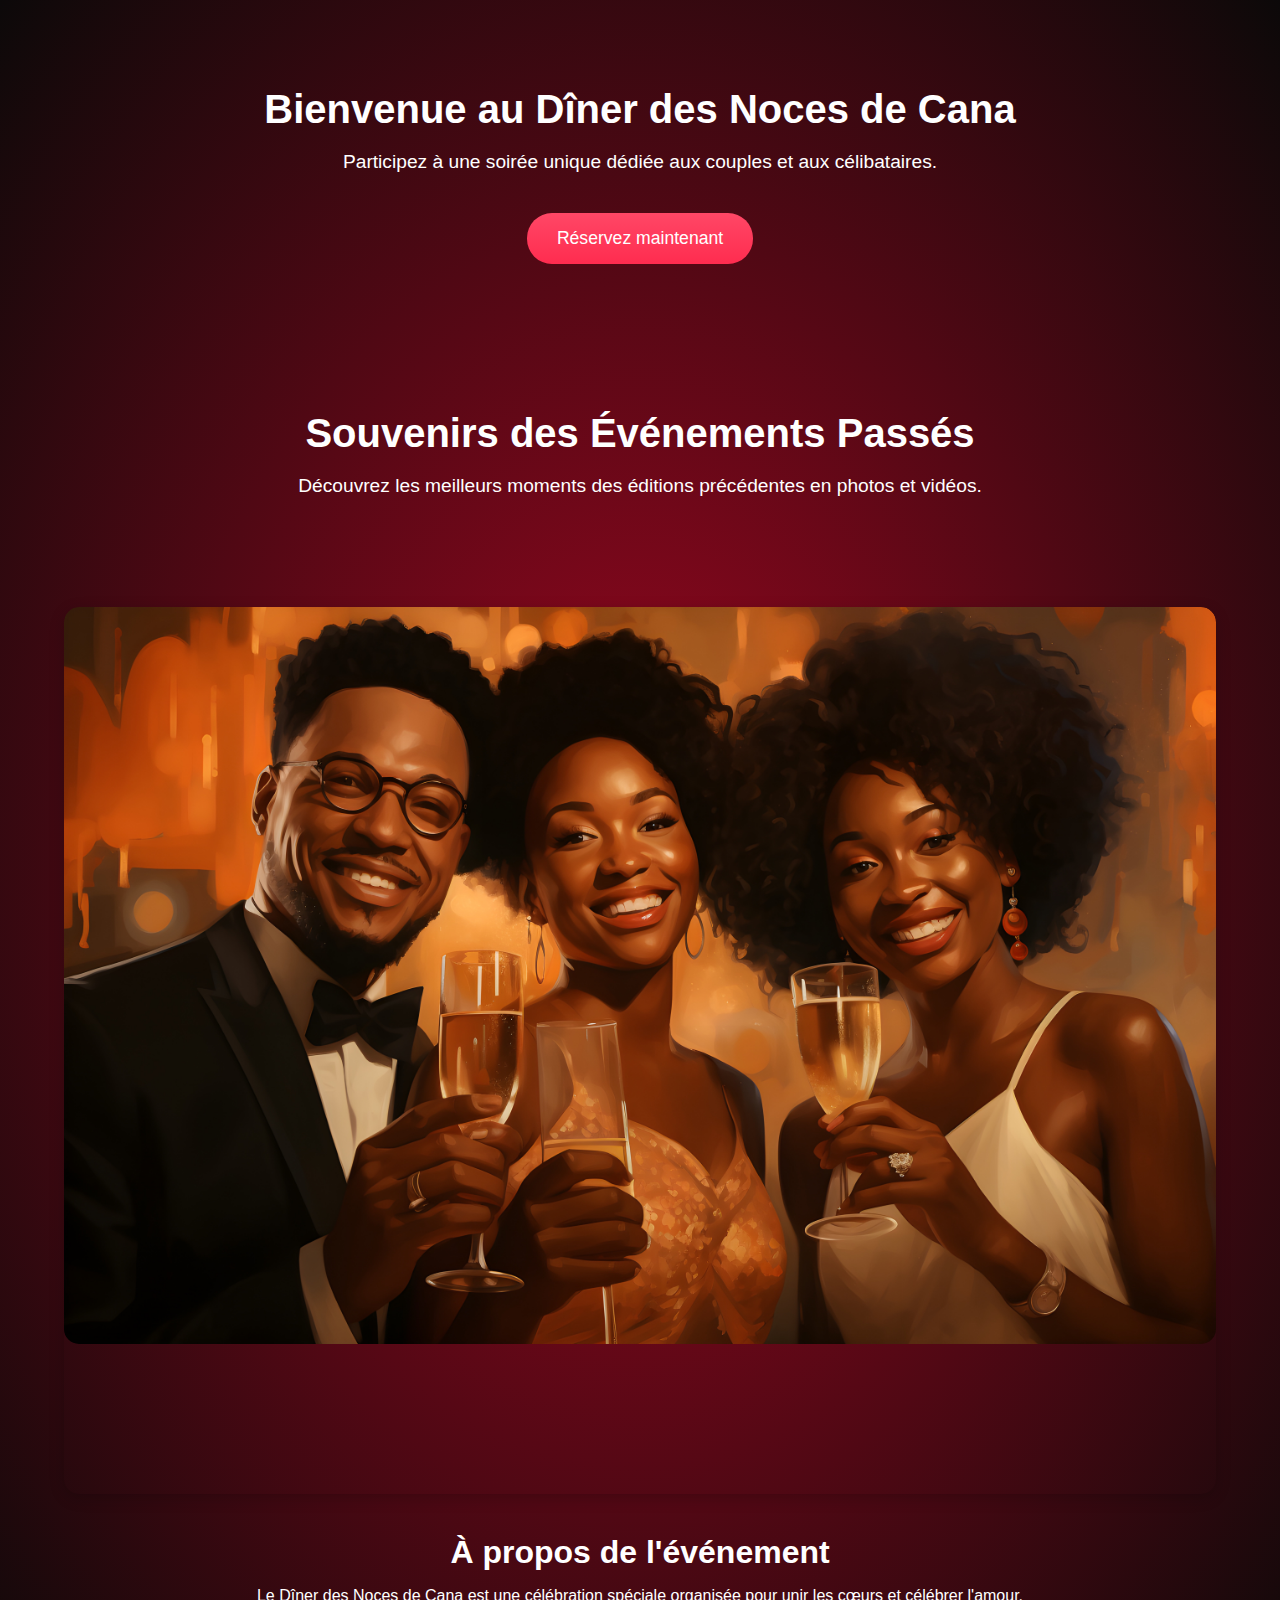
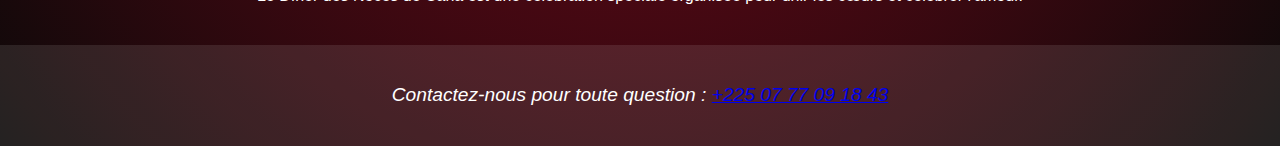
==== index.html @ e073ce05 "Add files via upload" ====
<!DOCTYPE html>
<html lang="en">
<head>
  <meta charset="UTF-8">
  <meta name="viewport" content="width=device-width, initial-scale=1.0">
  <title>Dîner des Noces de Cana</title>
  <link rel="stylesheet" href="/home.css">
</head>
<body>
  <header>
    <h1>Bienvenue au Dîner des Noces de Cana</h1>
    <p>Participez à une soirée unique dédiée aux couples et aux célibataires.</p>
    <a href="reservation.html" class="btn">Réservez maintenant</a>
  </header>
   <div class="moment">
    <header>
        <h1>Souvenirs des Événements Passés</h1>
        <p>Découvrez les meilleurs moments des éditions précédentes en photos et vidéos.</p>
      </header>
      <main>
        <div class="carousel">
          
           <div class="carousel-item active">
            <img src="1.jpg" alt="Moment 1">
            <video autoplay muted loop>
                <source src="1.MP4" type="video/mp4">
                Votre navigateur ne supporte pas les vidéos.
              </video>
          </div> 
          <div class="carousel-item active">
          <img src="2.jpg" alt="Moment 2">
        </div>
        <!-- <div class="carousel-controls">
          <button class="prev-btn">&#10094;</button>
          <button class="next-btn">&#10095;</button>
        </div> -->
      </main>
   </div>
  <section>
    <h2>À propos de l'événement</h2>
    <p>Le Dîner des Noces de Cana est une célébration spéciale organisée pour unir les cœurs et célébrer l'amour.</p>
  </section>

  <footer>
    <address>
      <p>Contactez-nous pour toute question : <a href="tel:+2250777091843"> +225 07 77 09 18 43</a></p>
    </address>
  </footer>
  <script src="/script.js"></script>
</body>
</html>
---- home.css ----
@keyframes fadeIn {
    from {
      opacity: 0;
      transform: translateY(20px);
    }
    to {
      opacity: 1;
      transform: translateY(0);
    }
  }
  
  @keyframes slideIn {
    from {
      opacity: 0;
      transform: translateX(-100%);
    }
    to {
      opacity: 1;
      transform: translateX(0);
    }
  }
  

  body {
    font-family: 'Arial', sans-serif;
    margin: 0;
    padding: 0;
    background: radial-gradient( #9b0720, #0c0909);
    color: white;
    text-align: center;
  }
  
  header {
    padding: 60px 20px;
    animation: fadeIn 2s ease-in-out;
  }
  
  h1 {
    font-size: 2.5rem;
    margin-bottom: 10px;
    animation: fadeIn 1.5s ease-in-out;
  }
  
  p {
    font-size: 1.2rem;
    margin-bottom: 20px;
    animation: fadeIn 2s ease-in-out;
  }
  
  .btn {
    display: inline-block;
    padding: 15px 30px;
    font-size: 1.1rem;
    color: white;
    text-decoration: none;
    background: linear-gradient(#ff4766, #ff2c4f) ;
    border-radius: 25px;
    margin-top: 20px;
    transition: all 0.3s ease;
    animation: slideIn 1.5s ease-in-out;
  }
  
  .btn:hover {
    background: #ff6075;
    transform: scale(1.1);
    box-shadow: 0 10px 20px rgba(0, 0, 0, 0.2);
  }
  
  section {
    margin-top: 40px;
    animation: fadeIn 2s ease-in-out;
  }
  
  section h2 {
    font-size: 2rem;
    margin-bottom: 10px;
  }
  
  section p {
    font-size: 1rem;
  }
  
  footer {
    background: rgba(255, 255, 255, 0.1);
    padding: 20px;
    margin-top: 40px;
    font-size: 0.9rem;
  }
.carousel {
    display: flex;
    overflow: hidden;
    position: relative;
    max-width: 90%;
    margin: 30px auto;
    border-radius: 15px;
    box-shadow: 0 4px 15px rgba(0, 0, 0, 0.2);
  }
  
  .carousel-item {
    min-width: 100%;
    transition: transform 0.5s ease-in-out;
    opacity: 0;
    transform: scale(0.9);
    visibility: hidden;
    position: relative;
  }
  
  .carousel-item.active {
    opacity: 1;
    transform: scale(1);
    visibility: visible;
  }
  
  .carousel img,
  .carousel video {
    width: 100%;
    height: auto;
    border-radius: 15px;
    display: block;
  }
  
  .carousel-controls {
    display: flex;
    justify-content: space-between;
    position: absolute;
    top: 50%;
    left: 0;
    right: 0;
    transform: translateY(-50%);
    pointer-events: none;
  }
  
  .carousel-controls button {
    background: rgba(255, 255, 255, 0.8);
    border: none;
    padding: 10px 20px;
    font-size: 1.5rem;
    border-radius: 50%;
    cursor: pointer;
    pointer-events: auto;
    transition: background 0.3s ease;
  }
  
  .carousel-controls button:hover {
    background: rgba(255, 64, 96, 0.8);
    color: white;
  }
  
  @media (max-width: 768px) {
    .carousel-controls button {
      font-size: 1.2rem;
      padding: 8px 15px;
    }
  }
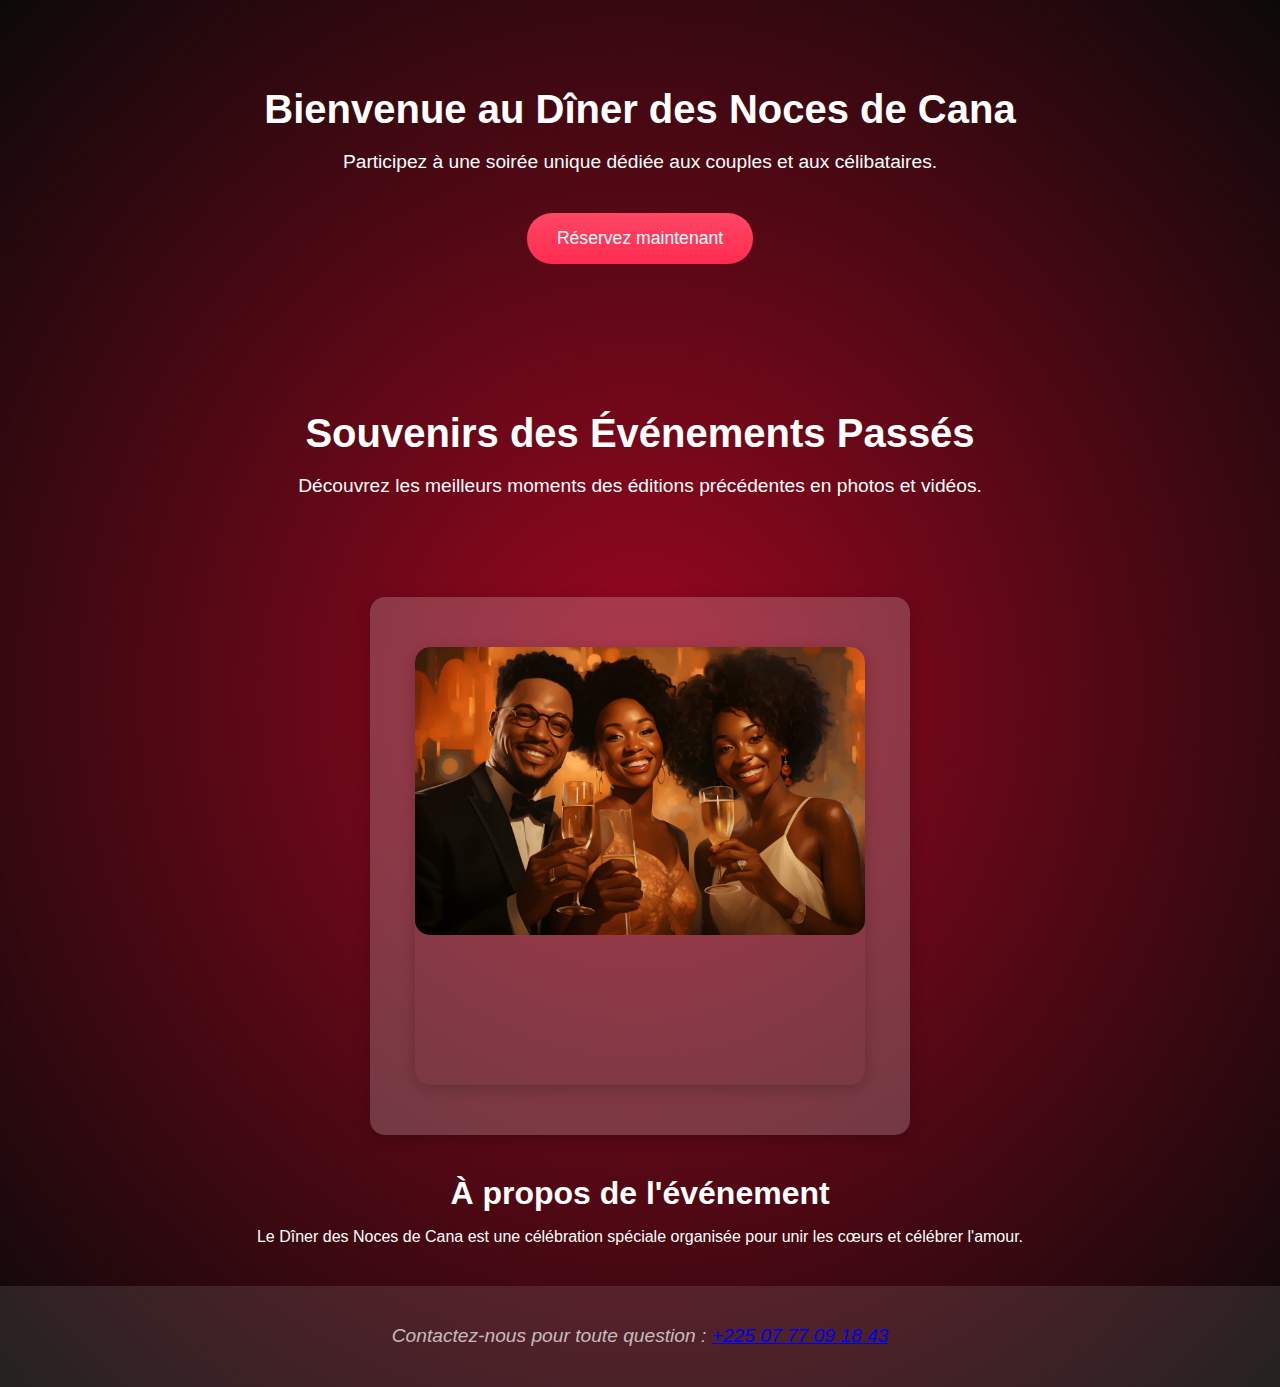
==== commit 1951ee76: "Add files via upload" ====
--- a/index.html
+++ b/index.html
@@ -1,10 +1,10 @@
 <!DOCTYPE html>
-<html lang="en">
+<html lang="fr">
 <head>
   <meta charset="UTF-8">
   <meta name="viewport" content="width=device-width, initial-scale=1.0">
   <title>Dîner des Noces de Cana</title>
-  <link rel="stylesheet" href="/home.css">
+  <link rel="stylesheet" href="styles.css">
 </head>
 <body>
   <header>
--- a/styles.css
+++ b/styles.css
@@ -0,0 +1,284 @@
+
+@keyframes fadeIn {
+  from {
+    opacity: 0;
+    transform: translateY(20px);
+  }
+  to {
+    opacity: 1;
+    transform: translateY(0);
+  }
+}
+
+@keyframes slideDown {
+  from {
+    opacity: 0;
+    transform: translateY(-30px);
+  }
+  to {
+    opacity: 1;
+    transform: translateY(0);
+  }
+}
+
+
+body {
+  font-family: 'Arial', sans-serif;
+  margin: 0;
+  padding: 0;
+  background: radial-gradient( #9b0720, #0c0909);
+  color: white;
+  text-align: center;
+}
+
+header {
+  padding: 30px 20px;
+  animation: fadeIn 1.5s ease-in-out;
+}
+
+h1 {
+  font-size: 2.5rem;
+  margin-bottom: 10px;
+  animation: fadeIn 2s ease-in-out;
+}
+
+main {
+  display: flex;
+  flex-direction: column;
+  align-items: center;
+  margin: 20px auto;
+  padding: 20px;
+  max-width: 500px;
+  background: rgba(255, 255, 255, 0.2);
+  border-radius: 15px;
+  box-shadow: 0 4px 15px rgba(0, 0, 0, 0.2);
+  animation: slideDown 1.5s ease-in-out;
+}
+
+
+form {
+  display: flex;
+  flex-direction: column;
+  width: 100%;
+  padding: 20px;
+}
+
+label {
+  font-size: 1.2rem;
+  margin-bottom: 5px;
+  text-align: left;
+}
+
+input, select {
+  padding: 10px;
+  margin-bottom: 15px;
+  border: 2px solid white;
+  border-radius: 8px;
+  background: rgba(255, 255, 255, 0.8);
+  color: #333;
+  font-size: 1rem;
+  transition: all 0.3s ease;
+}
+
+input:focus, select:focus {
+  border-color: #ff4060;
+  box-shadow: 0 0 10px rgba(255, 64, 96, 0.7);
+  outline: none;
+}
+
+
+button {
+  padding: 15px 20px;
+  font-size: 1.1rem;
+  font-weight: bold;
+  color: white;
+  background: #ff4060;
+  border: none;
+  border-radius: 25px;
+  cursor: pointer;
+  transition: all 0.3s ease;
+}
+
+button:hover {
+  background: #ff6075;
+  transform: scale(1.1);
+  box-shadow: 0 10px 20px rgba(0, 0, 0, 0.3);
+}
+
+
+footer {
+  margin-top: 20px;
+  font-size: 0.9rem;
+  color: rgba(255, 255, 255, 0.7);
+}
+
+
+@media (max-width: 768px) {
+  main {
+    padding: 15px;
+  }
+
+  h1 {
+    font-size: 2rem;
+  }
+
+  button {
+    font-size: 1rem;
+    padding: 10px 15px;
+  }
+}
+
+@keyframes fadeIn {
+  from {
+    opacity: 0;
+    transform: translateY(20px);
+  }
+  to {
+    opacity: 1;
+    transform: translateY(0);
+  }
+}
+
+@keyframes slideIn {
+  from {
+    opacity: 0;
+    transform: translateX(-100%);
+  }
+  to {
+    opacity: 1;
+    transform: translateX(0);
+  }
+}
+
+
+body {
+  font-family: 'Arial', sans-serif;
+  margin: 0;
+  padding: 0;
+  background: radial-gradient( #9b0720, #0c0909);
+  color: white;
+  text-align: center;
+}
+
+header {
+  padding: 60px 20px;
+  animation: fadeIn 2s ease-in-out;
+}
+
+h1 {
+  font-size: 2.5rem;
+  margin-bottom: 10px;
+  animation: fadeIn 1.5s ease-in-out;
+}
+
+p {
+  font-size: 1.2rem;
+  margin-bottom: 20px;
+  animation: fadeIn 2s ease-in-out;
+}
+
+.btn {
+  display: inline-block;
+  padding: 15px 30px;
+  font-size: 1.1rem;
+  color: white;
+  text-decoration: none;
+  background: linear-gradient(#ff4766, #ff2c4f) ;
+  border-radius: 25px;
+  margin-top: 20px;
+  transition: all 0.3s ease;
+  animation: slideIn 1.5s ease-in-out;
+}
+
+.btn:hover {
+  background: #ff6075;
+  transform: scale(1.1);
+  box-shadow: 0 10px 20px rgba(0, 0, 0, 0.2);
+}
+
+section {
+  margin-top: 40px;
+  animation: fadeIn 2s ease-in-out;
+}
+
+section h2 {
+  font-size: 2rem;
+  margin-bottom: 10px;
+}
+
+section p {
+  font-size: 1rem;
+}
+
+footer {
+  background: rgba(255, 255, 255, 0.1);
+  padding: 20px;
+  margin-top: 40px;
+  font-size: 0.9rem;
+}
+.carousel {
+  display: flex;
+  overflow: hidden;
+  position: relative;
+  max-width: 90%;
+  margin: 30px auto;
+  border-radius: 15px;
+  box-shadow: 0 4px 15px rgba(0, 0, 0, 0.2);
+}
+
+.carousel-item {
+  min-width: 100%;
+  transition: transform 0.5s ease-in-out;
+  opacity: 0;
+  transform: scale(0.9);
+  visibility: hidden;
+  position: relative;
+}
+
+.carousel-item.active {
+  opacity: 1;
+  transform: scale(1);
+  visibility: visible;
+}
+
+.carousel img,
+.carousel video {
+  width: 100%;
+  height: auto;
+  border-radius: 15px;
+  display: block;
+}
+
+.carousel-controls {
+  display: flex;
+  justify-content: space-between;
+  position: absolute;
+  top: 50%;
+  left: 0;
+  right: 0;
+  transform: translateY(-50%);
+  pointer-events: none;
+}
+
+.carousel-controls button {
+  background: rgba(255, 255, 255, 0.8);
+  border: none;
+  padding: 10px 20px;
+  font-size: 1.5rem;
+  border-radius: 50%;
+  cursor: pointer;
+  pointer-events: auto;
+  transition: background 0.3s ease;
+}
+
+.carousel-controls button:hover {
+  background: rgba(255, 64, 96, 0.8);
+  color: white;
+}
+
+@media (max-width: 768px) {
+  .carousel-controls button {
+    font-size: 1.2rem;
+    padding: 8px 15px;
+  }
+}